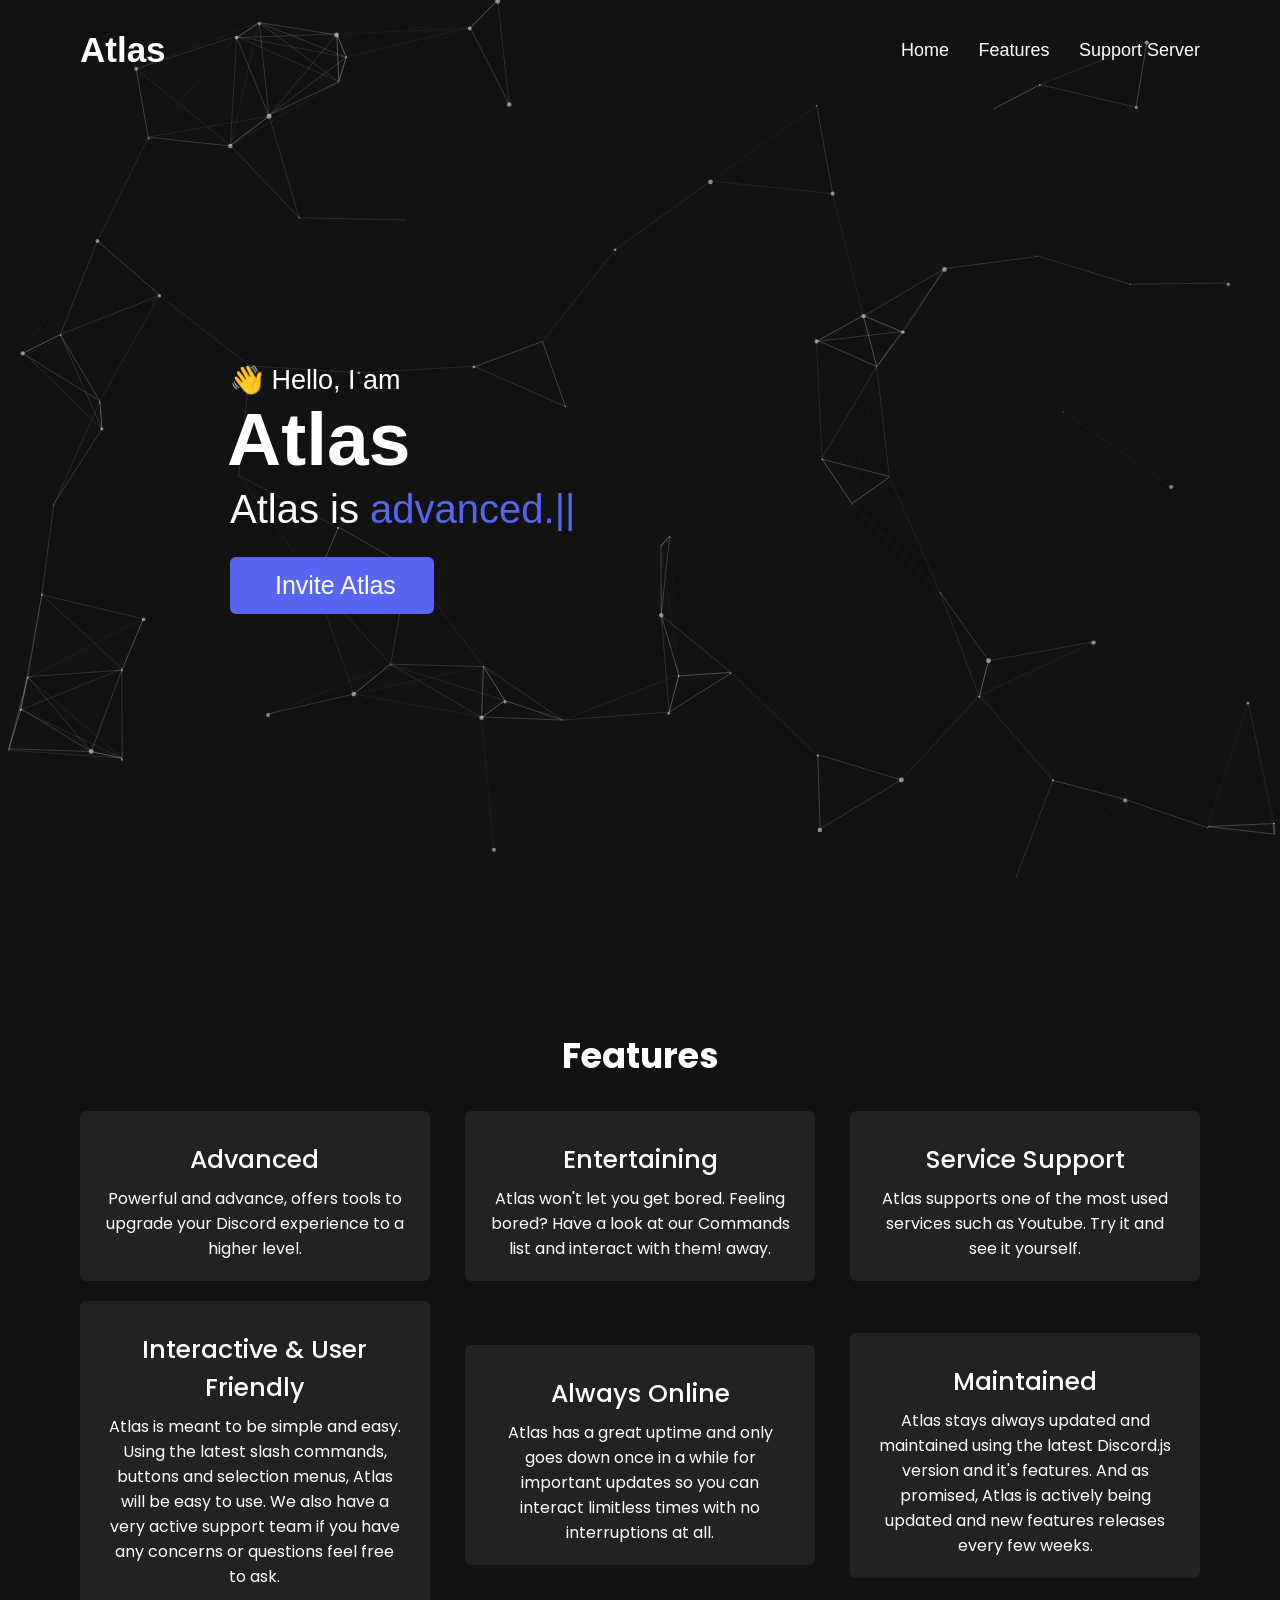
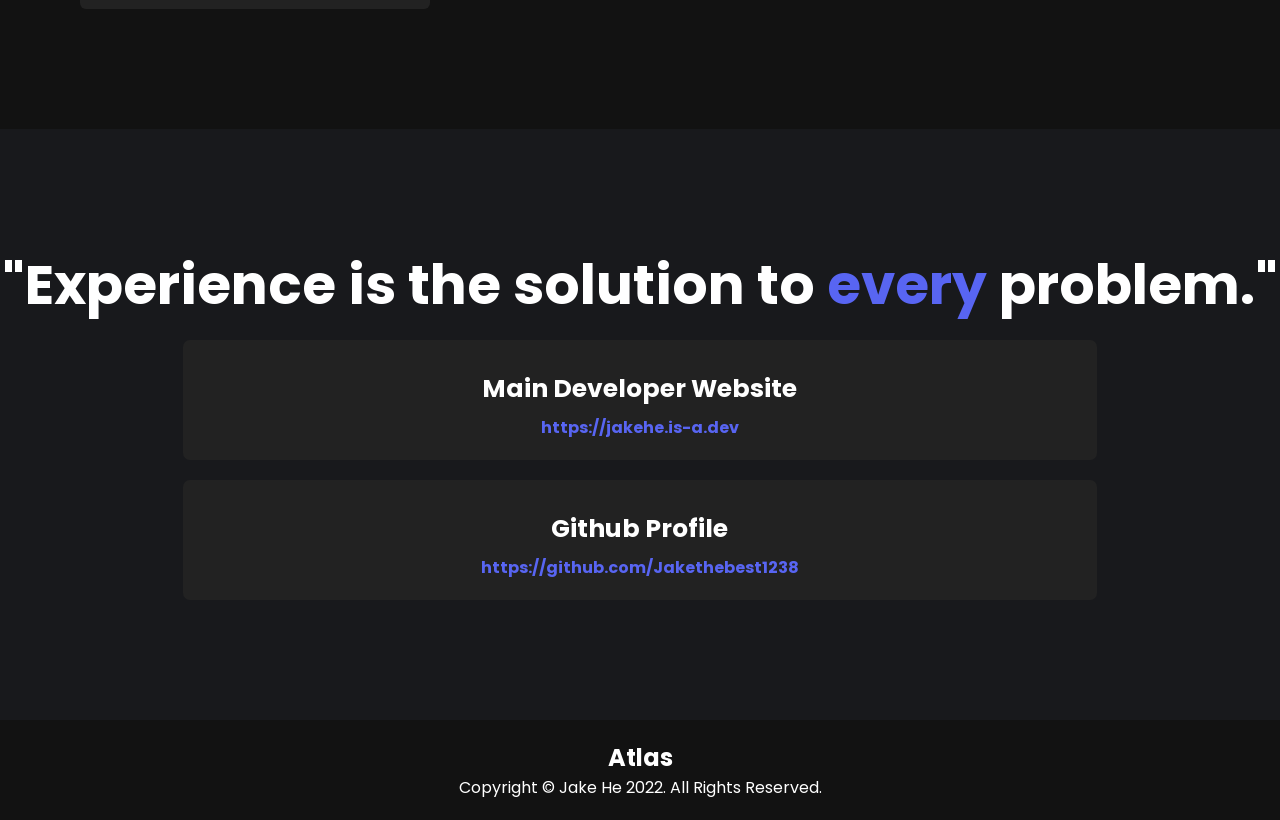
==== index.html @ 2a56bea5 "Rename Atlas.html to index.html" ====
<!DOCTYPE html>
<html lang="en">

<head>
  <meta http-equiv="Content-Type" content="text/html; charset=UTF-8">


  <meta http-equiv="X-UA-Compatible" content="IE=edge">
  <meta name="viewport" content="width=device-width, initial-scale=1.0">
  <title>Atlas</title>
  <link rel="stylesheet" href="style.css">
  <link rel="icon" href="loading.png">
  <link href="all.css" rel="stylesheet">
  <script src="jquery-3.6.0.min.js"></script>
  </style>
  </style>
  <script src="jquery.waypoints.min.js"></script>
  <script src="owl.carousel.min.js"></script>
  <script src="typed.min.js"></script>
  <link rel="stylesheet" href="owl.carousel.min.css">
  <link rel="stylesheet" type="text/css" href="aos.css">

  <link rel="apple-touch-icon" href="loading.png">
  <meta name="apple-mobile-web-app-status-bar" content="#5865f2">
  <meta name="og:title" content="Atlas - You, your friends, and some commands.">
  <meta name="og:url" content="https://jakehe.is-a.dev/Atlas-Bot">
  <meta name="og:description"
    content="An incredibly easy to use multipurpose bot for Discord that doesn’t miss out. Supports YouTube, Spotify and more. Invite Atlas and start enhancing your Discord experience.">
  <meta name="og:url" content="https://jakehe.is-a.dev/Atlas">
  <link rel="icon" href="loading.png" type="image/x-icon">
  <meta name="og:image" content="assets/images/grooverspin.gif">
  <meta property="og:site_name" content="Atlas, the only Multipurpose Bot you'll need!">
  <meta name="theme-color" content="#5865f2">
  <script>
    if ('serviceWorker' in navigator) {
      navigator.serviceWorker.register('sw.js');
    };
  </script>
  <style type="text/css" id="cliqz-adblokcer-css-rules">
    [href*="uselnk.com/"],
    a[href^="https://pussl"],
    [href*="postlnk.com"],
    [href*="passtechusa.com"],
    [href*="librateam.net"] {
      display: none !important;
    }
  </style>
  <style type="text/css" id="cliqz-adblokcer-css-rules">
    .card[id*="consent-bar"],
    [href="https://devowl.io/wordpress-real-cookie-banner/"] {
      display: none !important;
    }
  </style>
  <style type="text/css">
    @font-face {
      font-family: Roboto;
      src: url("chrome-extension://mcgbeeipkmelnpldkobichboakdfaeon/css/Roboto-Regular.ttf");
    }
  </style>
  <style type="text/css" id="cliqz-adblokcer-css-rules">
    [href*="postlnk.com"],
    [href*="passtechusa.com"],
    [href*="librateam.net"] {
      display: none !important;
    }
  </style>
  <style type="text/css" id="cliqz-adblokcer-css-rules">
    [href*="uselnk.com/"],
    a[href^="https://pussl"],
    [href*="postlnk.com"],
    [href*="passtechusa.com"],
    [href*="librateam.net"] {
      display: none !important;
    }
  </style>
  <style type="text/css" id="cliqz-adblokcer-css-rules">
    [href="https://devowl.io/wordpress-real-cookie-banner/"] {
      display: none !important;
    }
  </style>
</head>

<body data-aos-easing="ease" data-aos-duration="1000" data-aos-delay="0" data-new-gr-c-s-check-loaded="14.1058.0"
  data-gr-ext-installed="">
  <div id="particles-js"><canvas class="particles-js-canvas-el" style="width: 100%; height: 100%;" width="1910"
      height="904"></canvas></div>
  <nav class="navbar">
    <div class="max-width">
      <div class="logo"><a href="https://jakehe.is-a.dev/Atlas">Atlas</a></div>
      <ul class="menu">
        <li><a href="#home" class="menu-btn">Home</a></li>
        <li><a href="#features" class="menu-btn">Features</a></li>
        <li><a href="https://discord.gg/wv7ZhX37mk" class="menu-btn">Support Server</a></li>
      </ul>
      <div class="menu-btn">
        <i class="fas fa-bars"></i>
      </div>
    </div>
  </nav>
  <section class="home" id="home">
    <div class="max-width">
      <div class="home-content">
        <div class="text-1">👋 Hello, I am</div>
        <div class="text-2">Atlas</div>
        <div class="text-3">Atlas is <span class="typing"></span><span class="typed-cursor">|</span></div>
        <a class="this-is-pain" href="https://discord.gg/wv7ZhX37mk"><i class="fab fa-discord"></i>&nbsp;Invite
          Atlas</a>
      </div>
    </div>
  </section>
  <section class="features" id="features">
    <div class="max-width">
      <center>
        <h1 style="font-size:35px;line-height:111px;">Features</h1>
      </center>
      <div class="features-content">
        <div class="card">
          <div class="box">
            <i class="fas fa-tachometer-fastest"></i>
            <div class="text">Advanced</div>
            <p>Powerful and advance, offers tools to upgrade your Discord experience to a higher level.</p>
          </div>
        </div>
        <div class="card">
          <div class="box">
            <i class="fas fa-gamepad"></i>
            <div class="text">Entertaining</div>
            <p>Atlas won't let you get bored. Feeling bored? Have a look at our Commands list and interact with
              them!
              away.</p>
          </div>
        </div>
        <div class="card">
          <div class="box">
            <i class="fad fa-cloud-music"></i>
            <div class="text">Service Support</div>
            <p>Atlas supports one of the most used services such as Youtube. Try it and see it yourself.</p>
          </div>
        </div>
        <div class="card">
          <div class="box">
            <i class="fab fa-discord"></i>
            <div class="text">Interactive &amp; User Friendly</div>
            <p>Atlas is meant to be simple and easy. Using the latest slash commands, buttons and selection menus,
              Atlas will be easy to use. We also have a very active support team if you have any concerns or
              questions feel free to
              ask.</p>
          </div>
        </div>
        <div class="card">
          <div class="box">
            <i class="fad fa-headphones"></i>
            <div class="text">Always Online</div>
            <p>Atlas has a great uptime and only goes down once in a while for important updates so you can
              interact limitless times with no interruptions at all.</p>
          </div>
        </div>
        <div class="card">
          <div class="box">
            <i class="fad fa-robot"></i>
            <div class="text">Maintained</div>
            <p>Atlas stays always updated and maintained using the latest Discord.js version and it's features. And
              as
              promised, Atlas is actively being updated and new features releases every few weeks.</p>
          </div>
        </div>
      </div>
    </div>
  </section>
  <section id="testimonials" class="features" style="background-color:#18191c;">
    <center>
      <h1 style="font-size:55px;line-height:111px">"Experience is the solution to <b style="color:#5865f2;">every</b>
        problem."</h1>
      <div class="cardo">
        <div class="box">
          <div class="text"><b>Main Developer Website</b></div>
          <p><b style="color:#5865f2;">https://jakehe.is-a.dev</b></p>
        </div>
      </div>
      <div class="cardo">
        <div class="box">
          <div class="text"><b>Github Profile</b></div>
          <p><b style="color:#5865f2;">https://github.com/Jakethebest1238</b></p>
        </div>
      </div>
    </center>
  </section>
  <div class="loader-wrapper" style="display: none;">
    <img src="loading.png" alt="Loading...">
    <div class="longfazers">
      <span></span>
      <span></span>
      <span></span>
      <span></span>
    </div>
  </div>
  <footer>
    <h2 class="title">Atlas</h2>
    <span>Copyright © Jake He 2022. All Rights Reserved.<br></a></span>
  </footer>
  <script src="aos.js"></script>
  <script type="text/javascript">
    AOS.init({
      duration: 1000,
    });
  </script>
  <script src="script.js"></script>
  <script>
    $(window).on("load", function () {
      $(".loader-wrapper").fadeOut("slow")
    })
  </script>
  <script src="particles.js"></script>
  <script src="app.js"></script>
  <style type="text/css" data-typed-js-css="true">
    .typed-cursor {
      opacity: 1;
    }

    .typed-cursor.typed-cursor--blink {
      animation: typedjsBlink 0.7s infinite;
      -webkit-animation: typedjsBlink 0.7s infinite;
      animation: typedjsBlink 0.7s infinite;
    }

    @keyframes typedjsBlink {
      50% {
        opacity: 0.0;
      }
    }

    @-webkit-keyframes typedjsBlink {
      0% {
        opacity: 1;
      }

      50% {
        opacity: 0.0;
      }

      100% {
        opacity: 1;
      }
    }
  </style>
</body>
<grammarly-desktop-integration data-grammarly-shadow-root="true"></grammarly-desktop-integration>

</html>
---- style.css ----
@import 'https://fonts.googleapis.com/css2?family=Poppins:wght@400;500;600;700&amp;family=Ubuntu:wght@400;500;700&amp;display=swap';*{margin:0;padding:0;box-sizing:border-box;text-decoration:none}*::selection{color:#5865f2}html{scroll-behavior:smooth}.max-width{max-width:1300px;padding:0 80px;margin:auto}::-webkit-scrollbar{width:10px;background:#121212}::-webkit-scrollbar-thumb{border-radius:20px;background:#5865f2;box-shadow:inset 2px 2px 2px rgba(255,255,255,.25),inset -2px -2px -2px rgba(0,0,0,.25)}.navbar{position:fixed;width:100%;padding:30px 0;font-family:ubuntu,sans-serif;transition:all .3s ease;z-index:99999}.navbar.sticky{padding:15px 0;background:5865f2}.navbar .max-width{display:flex;align-items:center;justify-content:space-between}.navbar .logo a{color:#fff;font-size:35px;font-weight:600}.navbar .logo a span{color:#5865f2;transition:all .3s ease}.navbar.sticky .logo a span{color:#fff}.navbar .menu li{list-style:none;display:inline-block}.navbar .menu li a{display:block;color:#fff;font-size:18px;font-weight:500;margin-left:25px;transition:color .3s ease}.navbar .menu li a:hover{color:#5865f2}.navbar.sticky .menu li a:hover{color:#fff}.menu-btn{color:#fff;font-size:23px;cursor:pointer;display:none}.scroll-up-btn{position:fixed;height:45px;width:42px;background:#5865f2;right:30px;bottom:10px;text-align:center;line-height:45px;color:#fff;z-index:9999;font-size:30px;border-radius:6px;cursor:pointer;opacity:0;pointer-events:none;transition:all .3s ease}.scroll-up-btn.show{bottom:30px;opacity:1;pointer-events:auto}#particles-js{height:100vh;width:100%;position:absolute}.home{display:flex;background:#121212 no-repeat center;background-size:cover;background-attachment:fixed;height:100vh;color:#fff;min-height:500px;font-family:ubuntu,sans-serif}.home .max-width{margin:auto 0 auto 150px}.home .home-content .text-1{font-size:27px}.home .home-content .text-2{font-size:75px;font-weight:600;margin-left:-3px}.home .home-content .text-3{font-size:40px;margin:5px 0}.home .home-content .text-3 span{color:#5865f2;font-weight:500}.this-is-pain{position:absolute;display:inline-block;background:#5865f2;color:#fff;font-size:25px;padding:12px 36px;margin-top:20px;border-radius:6px;border:2px solid #5865f2;transition:all .3s ease}.this-is-love{position:absolute;display:inline-block;background:#5865f2;color:#fff;font-size:18px;padding:12px 36px;width:55%;border-radius:6px;border:2px solid #5865f2;transition:all .3s ease}.this-is-pain:hover{background:0 0;color:#5865f2}section{padding:100px 0}section .title{position:relative;text-align:center;font-size:40px;font-weight:500;margin-bottom:60px;padding-bottom:20px;font-family:ubuntu,sans-serif}section .title::before{content:'';position:absolute;bottom:0;left:50%;width:220px;height:3px;background:#121212;transform:translateX(-50%)}section .title::after{position:absolute;bottom:-12px;left:50%;font-size:20px;color:#5865f2;padding:5px;background:#fff;transform:translateX(-50%)}.features,.contributors{color:#fff;background:#121212;font-family:poppins,sans-serif}.features .title::before,.contributors .title::before{background:#fff}.features .title::after,.contributors .title::after{background:#121212;content:'trust me, i have 𝙖𝙡𝙤𝙩 of features'}.features .features-content,.stats .stats-content{display:flex;flex-wrap:wrap;align-items:center;justify-content:space-between}.card{width:calc(33% - 20px);background:#222;text-align:center;border-radius:6px;padding:20px 25px;cursor:pointer;transition:all .3s ease;margin-bottom:20px}.card:hover{background:#5865f2}.card:hover i{color:#fff}.card .box{transition:all .3s ease}.card:hover .box{transform:scale(1.05)}.card i{font-size:50px;color:#5865f2;transition:color .3s ease}.card .text{font-size:25px;font-weight:500;margin:10px 0 7px;color:#fff}.stats{font-family:poppins,sans-serif;background:#fff}.stats .title::after{content:'Thank you very much!'}.stats p{color:#fff;font-size:18px}.badges{padding:5px 10px;border:none;border-radius:10px;font-family:poppins,sans-serif}.badges.owner{background:#5865f2}.badges.developer{background:#5865f2;color:#121212;border:none}.badges.supporter{background:#5865f2;color:#121212}.badges.helper{background:#7289da;color:#222}.owl-dots{text-align:center;margin-top:20px}.owl-dot{height:13px;width:13px;margin:0 5px;outline:none!important;border-radius:50%;border:2px solid #5865f2!important;transition:all .3s ease}.owl-dot.active{width:35px;border-radius:14px}.owl-dot.active,.owl-dot:hover{background:#5865f2!important}footer{font-family:poppins,sans-serif;background:#121212;padding:20px 23px;color:#fff;text-align:center}footer span a{color:#5865f2;text-decoration:none}footer span a:hover{text-decoration:underline}@media(max-width:1100px){.home .max-width{margin-left:0}}@media(max-width:1000px){.max-width{padding:0 50px}}@media(max-width:950px){.menu-btn{display:block;z-index:999}.menu-btn i.active:before{content:'\f00d'}.navbar .menu{position:fixed;height:100vh;width:100%;left:-100%;top:0;background:#121212;text-align:center;padding-top:80px;transition:all .3s ease}.navbar .menu.active{left:0}.navbar .menu li{display:block}.navbar .menu li a{display:block;display:inline-block;margin:20px 0;font-size:25px}.home .home-content .text-2{font-size:70px}.home .home-content .text-3{font-size:35px}.home .home-content a{font-size:23px;padding:10px 30px}.card{width:calc(50% - 10px);margin-bottom:20px}}@media(max-width:690px){.max-width{padding:0 25px}.home .home-content .text-2{font-size:60px}.home .home-content .text-3{font-size:32px}.home .home-content a{font-size:20px;padding:9px 25px}.card{width:100%}}@media(max-width:500px){.home .home-content .text-2{font-size:50px}.home .home-content .text-3{font-size:27px}}.loader-wrapper{width:100%;height:100%;top:0;left:0;background-color:#222;display:flex;justify-content:center;align-items:center;flex-direction:column;position:fixed}.longfazers{position:absolute;width:100%;height:100%}.longfazers span{position:absolute;height:4px;width:20%;background:#5865f2}.longfazers span:nth-child(1){top:20%;animation:lf .6s linear infinite;animation-delay:-5s}.longfazers span:nth-child(2){top:40%;animation:lf2 .8s linear infinite;animation-delay:-1s}.longfazers span:nth-child(3){top:60%;animation:lf3 .6s linear infinite}.longfazers span:nth-child(4){top:80%;animation:lf4 .5s linear infinite;animation-delay:-3s}@keyframes lf{0%{left:-200%}100%{left:200%;opacity:0}}@keyframes lf2{0%{left:-200%}100%{left:200%;opacity:0}}@keyframes lf3{0%{left:-200%}100%{left:100%;opacity:0}}@keyframes lf4{0%{left:-200%}100%{left:100%;opacity:0}}.cardo{width:calc(73% - 20px);background:#222;text-align:center;border-radius:7px;padding:20px 25px;cursor:pointer;transition:all .3s ease;margin-bottom:20px}.cardoo:hover{background:#5865f2}.cardo:hover i{color:#fff}.cardo .box{transition:all .3s ease}.cardo:hover .box{transform:scale(1.05)}.cardo i{color:#5865f2;transition:color .3s ease}.cardo .text{font-size:25px;font-weight:500;margin:10px 0 7px;color:#fff}
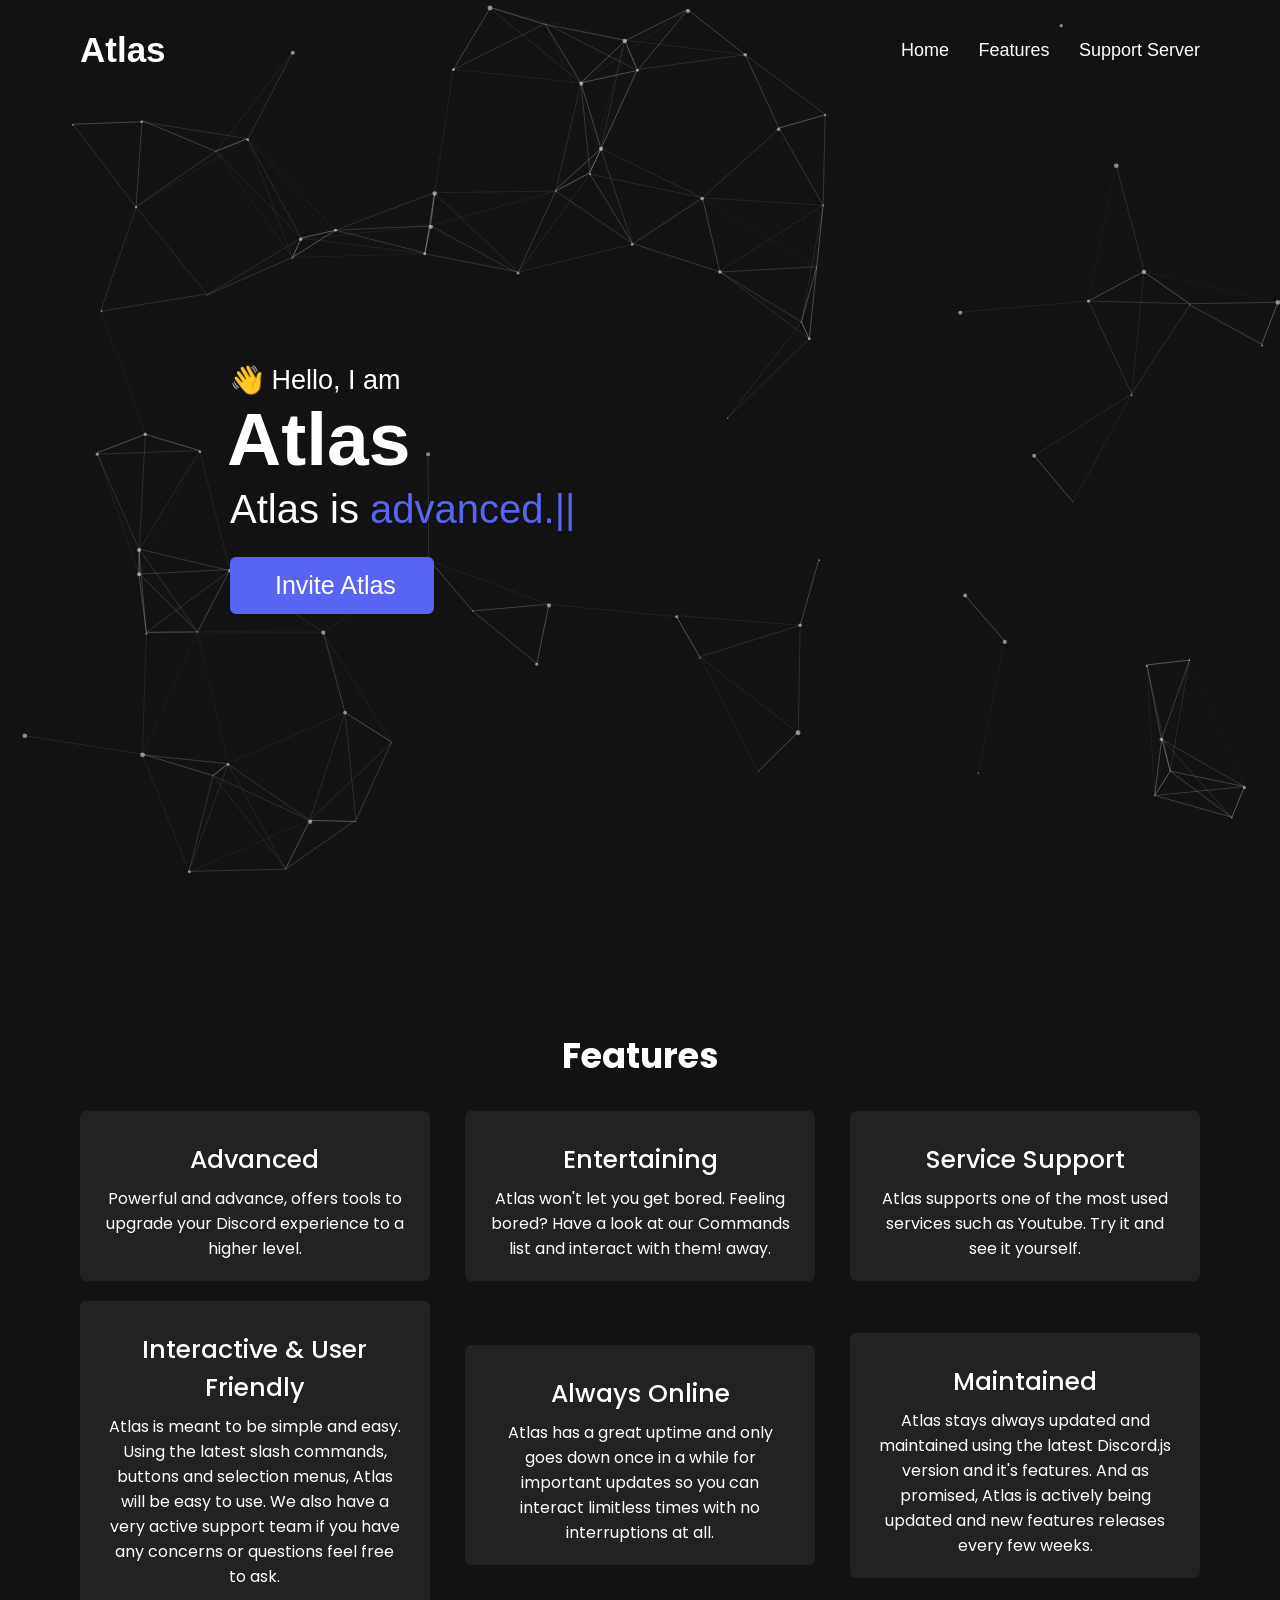
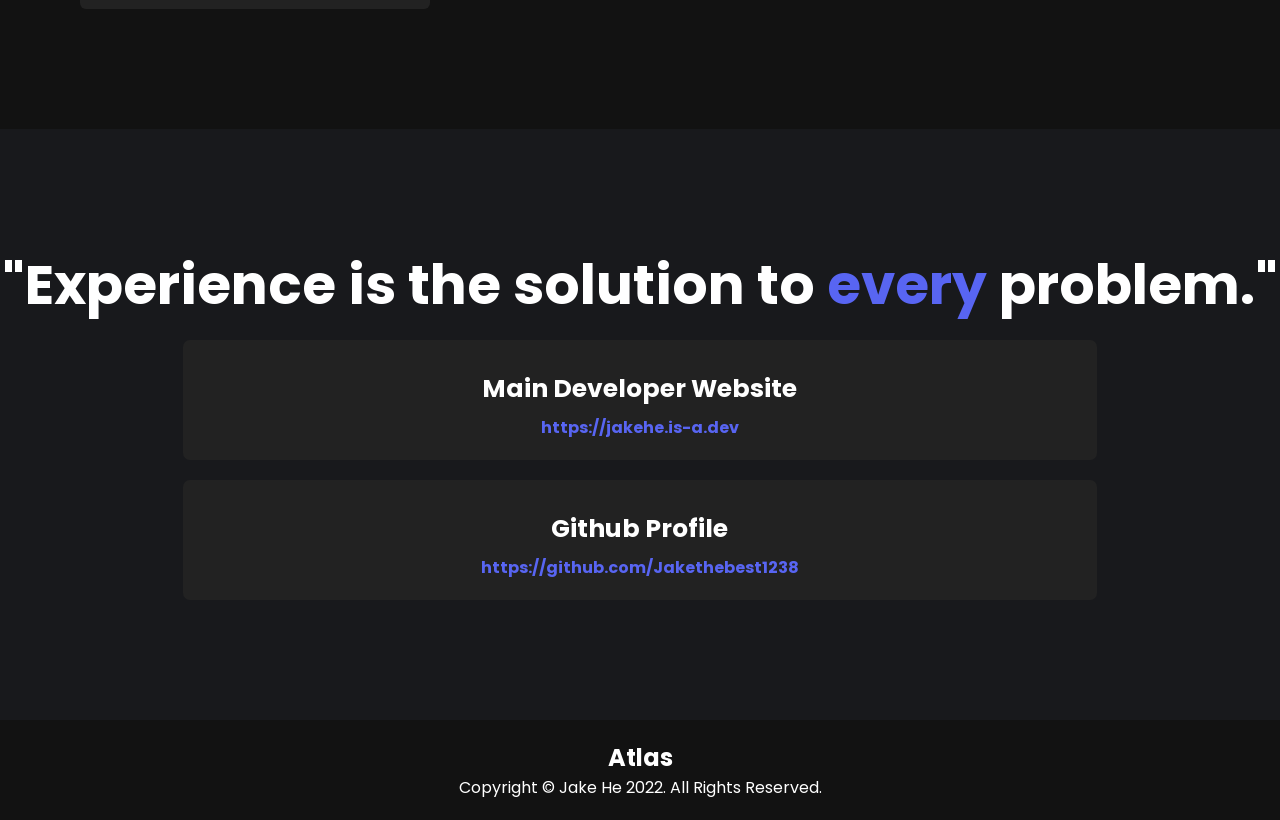
==== commit 8f95abb3: "Create index.html" ====
--- a/index.html
+++ b/index.html
@@ -26,7 +26,7 @@
   <meta name="og:url" content="https://jakehe.is-a.dev/Atlas-Bot">
   <meta name="og:description"
     content="An incredibly easy to use multipurpose bot for Discord that doesn’t miss out. Supports YouTube, Spotify and more. Invite Atlas and start enhancing your Discord experience.">
-  <meta name="og:url" content="https://jakehe.is-a.dev/Atlas">
+  <meta name="og:url" content="https://jakehe.is-a.dev/Atlas-Bot">
   <link rel="icon" href="loading.png" type="image/x-icon">
   <meta name="og:image" content="assets/images/grooverspin.gif">
   <meta property="og:site_name" content="Atlas, the only Multipurpose Bot you'll need!">
@@ -246,4 +246,4 @@
 </body>
 <grammarly-desktop-integration data-grammarly-shadow-root="true"></grammarly-desktop-integration>
 
-</html>
+</html>
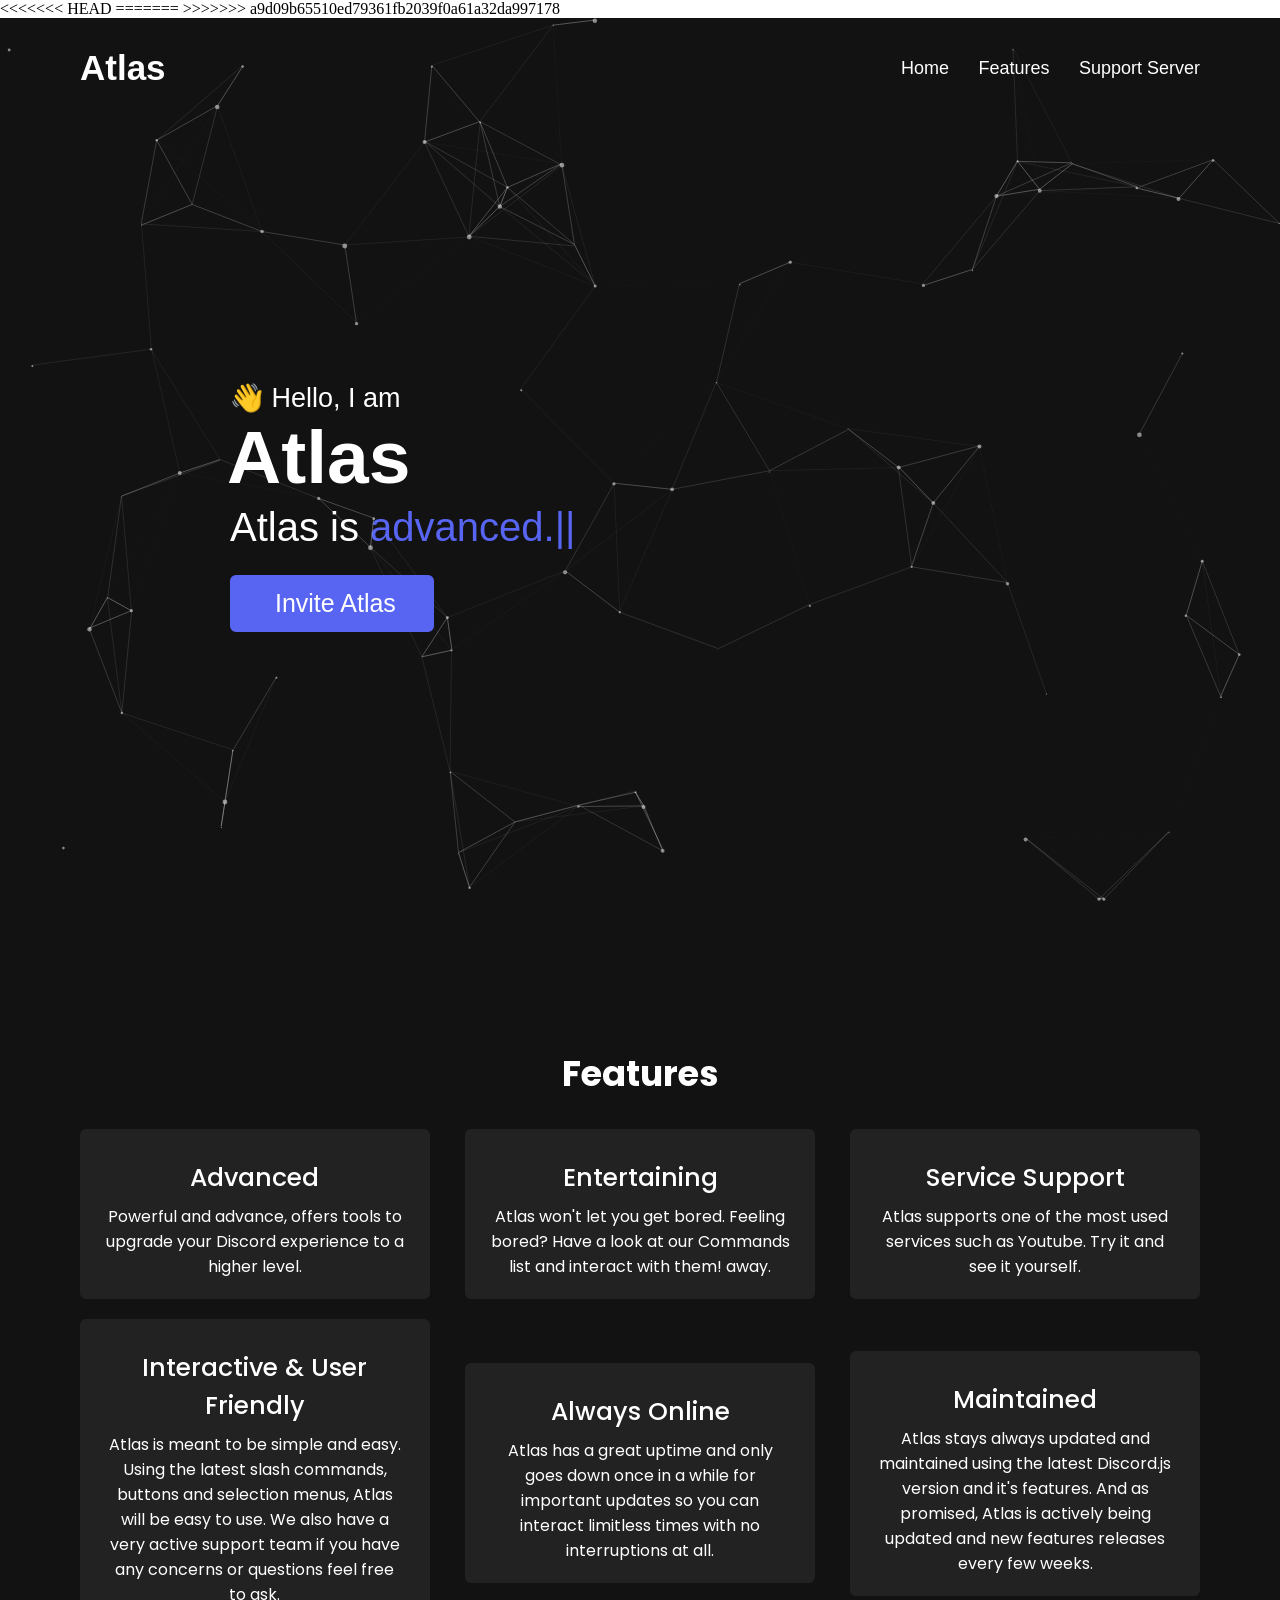
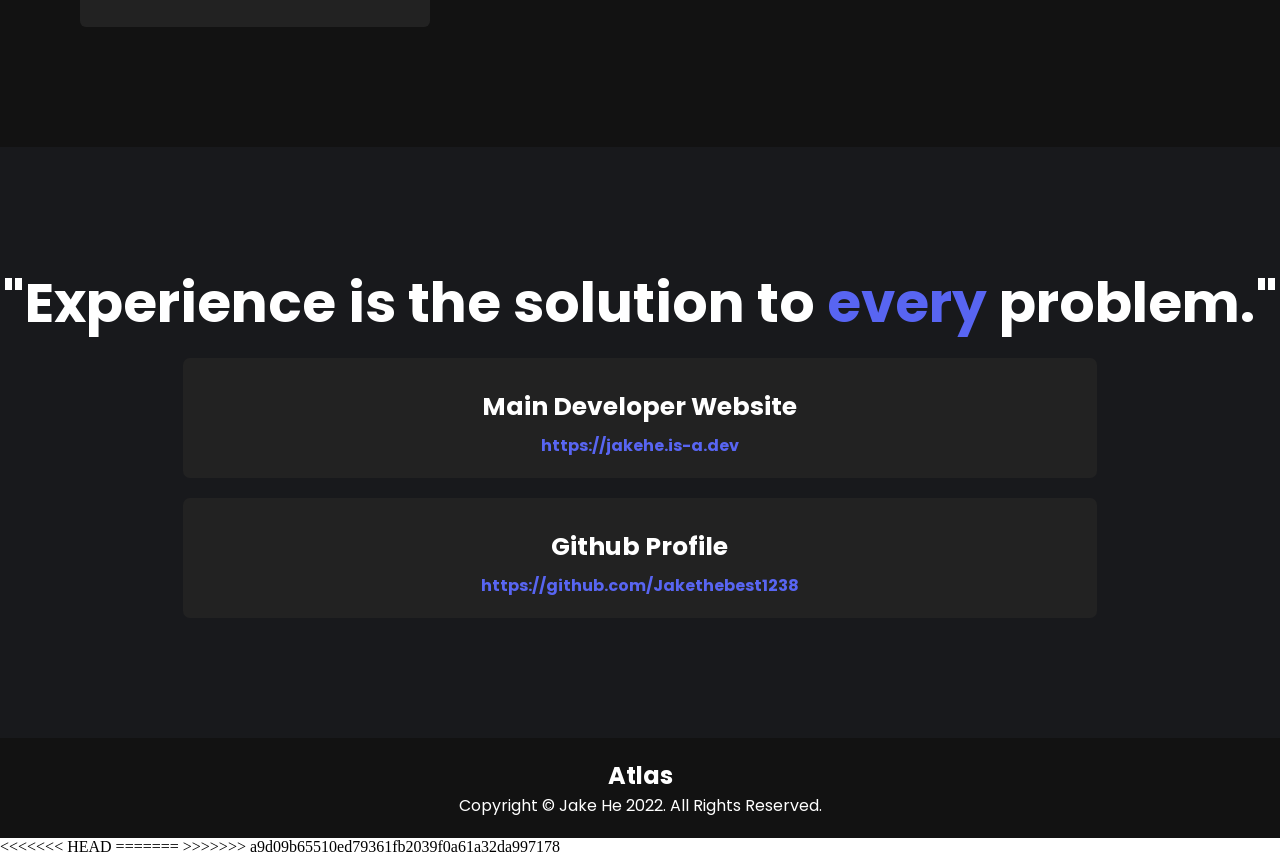
==== commit e5fb50ef: "fix" ====
--- a/index.html
+++ b/index.html
@@ -26,7 +26,11 @@
   <meta name="og:url" content="https://jakehe.is-a.dev/Atlas-Bot">
   <meta name="og:description"
     content="An incredibly easy to use multipurpose bot for Discord that doesn’t miss out. Supports YouTube, Spotify and more. Invite Atlas and start enhancing your Discord experience.">
+<<<<<<< HEAD
   <meta name="og:url" content="https://jakehe.is-a.dev/Atlas-Bot">
+=======
+  <meta name="og:url" content="https://jakehe.is-a.dev/Atlas">
+>>>>>>> a9d09b65510ed79361fb2039f0a61a32da997178
   <link rel="icon" href="loading.png" type="image/x-icon">
   <meta name="og:image" content="assets/images/grooverspin.gif">
   <meta property="og:site_name" content="Atlas, the only Multipurpose Bot you'll need!">
@@ -246,4 +250,8 @@
 </body>
 <grammarly-desktop-integration data-grammarly-shadow-root="true"></grammarly-desktop-integration>
 
-</html>+<<<<<<< HEAD
+</html>
+=======
+</html>
+>>>>>>> a9d09b65510ed79361fb2039f0a61a32da997178
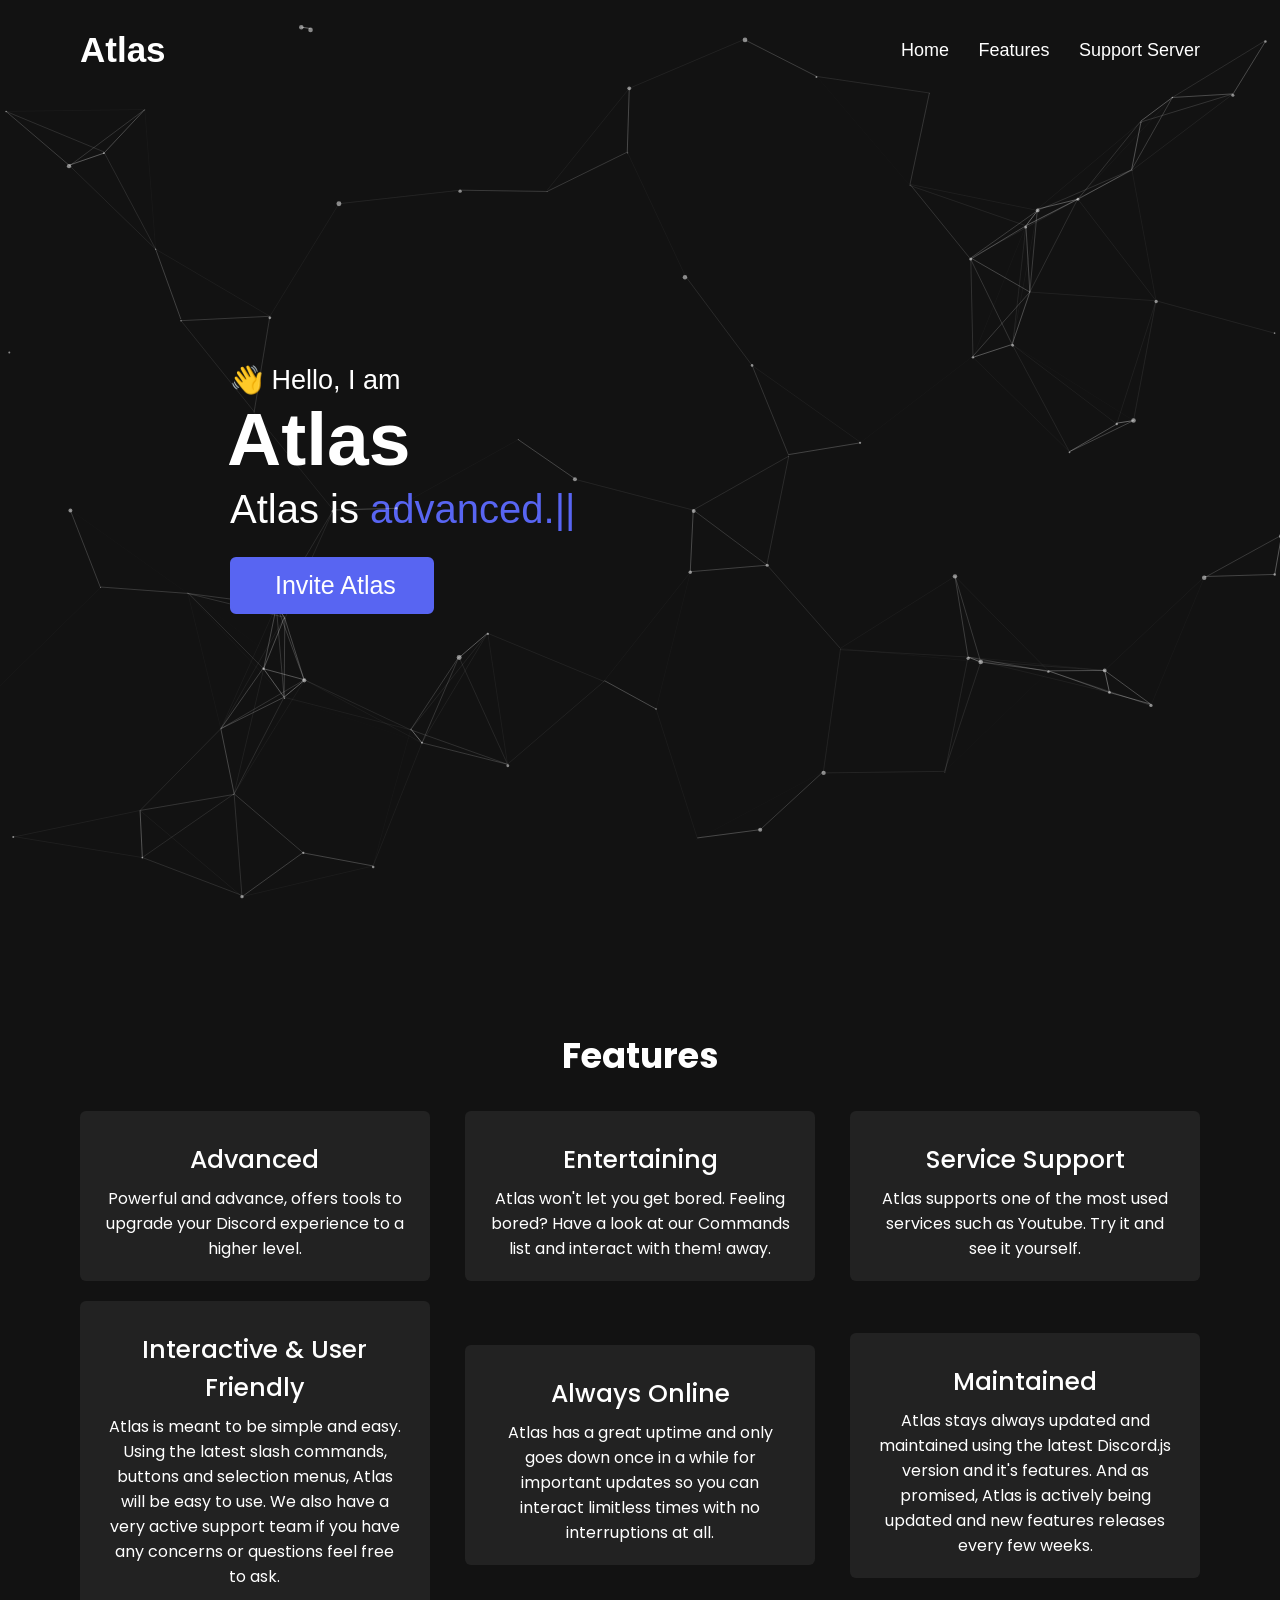
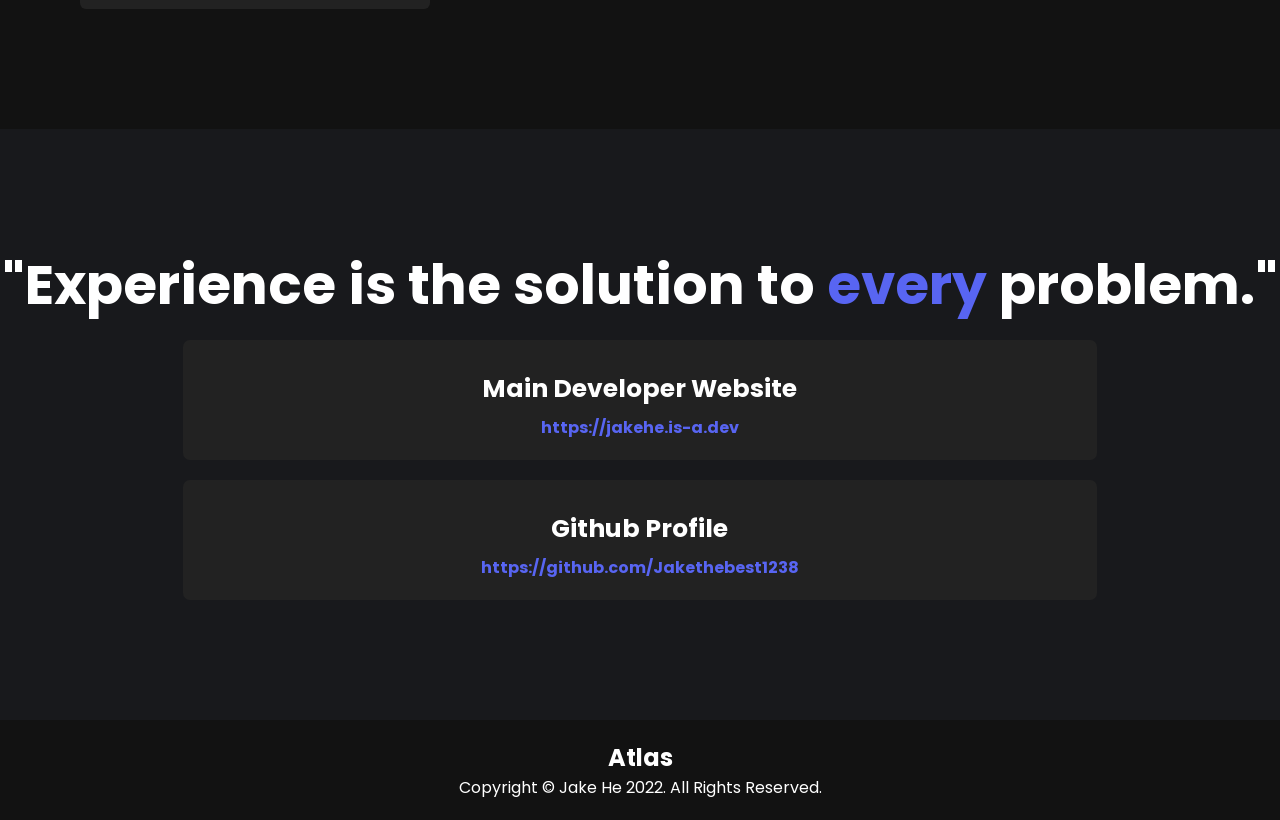
==== commit d212f72a: "Update index.html" ====
--- a/index.html
+++ b/index.html
@@ -26,11 +26,7 @@
   <meta name="og:url" content="https://jakehe.is-a.dev/Atlas-Bot">
   <meta name="og:description"
     content="An incredibly easy to use multipurpose bot for Discord that doesn’t miss out. Supports YouTube, Spotify and more. Invite Atlas and start enhancing your Discord experience.">
-<<<<<<< HEAD
   <meta name="og:url" content="https://jakehe.is-a.dev/Atlas-Bot">
-=======
-  <meta name="og:url" content="https://jakehe.is-a.dev/Atlas">
->>>>>>> a9d09b65510ed79361fb2039f0a61a32da997178
   <link rel="icon" href="loading.png" type="image/x-icon">
   <meta name="og:image" content="assets/images/grooverspin.gif">
   <meta property="og:site_name" content="Atlas, the only Multipurpose Bot you'll need!">
@@ -90,7 +86,7 @@
       height="904"></canvas></div>
   <nav class="navbar">
     <div class="max-width">
-      <div class="logo"><a href="https://jakehe.is-a.dev/Atlas">Atlas</a></div>
+      <div class="logo"><a href="https://jakehe.is-a.dev/Atlas-Bot">Atlas</a></div>
       <ul class="menu">
         <li><a href="#home" class="menu-btn">Home</a></li>
         <li><a href="#features" class="menu-btn">Features</a></li>
@@ -250,8 +246,4 @@
 </body>
 <grammarly-desktop-integration data-grammarly-shadow-root="true"></grammarly-desktop-integration>
 
-<<<<<<< HEAD
-</html>
-=======
-</html>
->>>>>>> a9d09b65510ed79361fb2039f0a61a32da997178
+</html>
